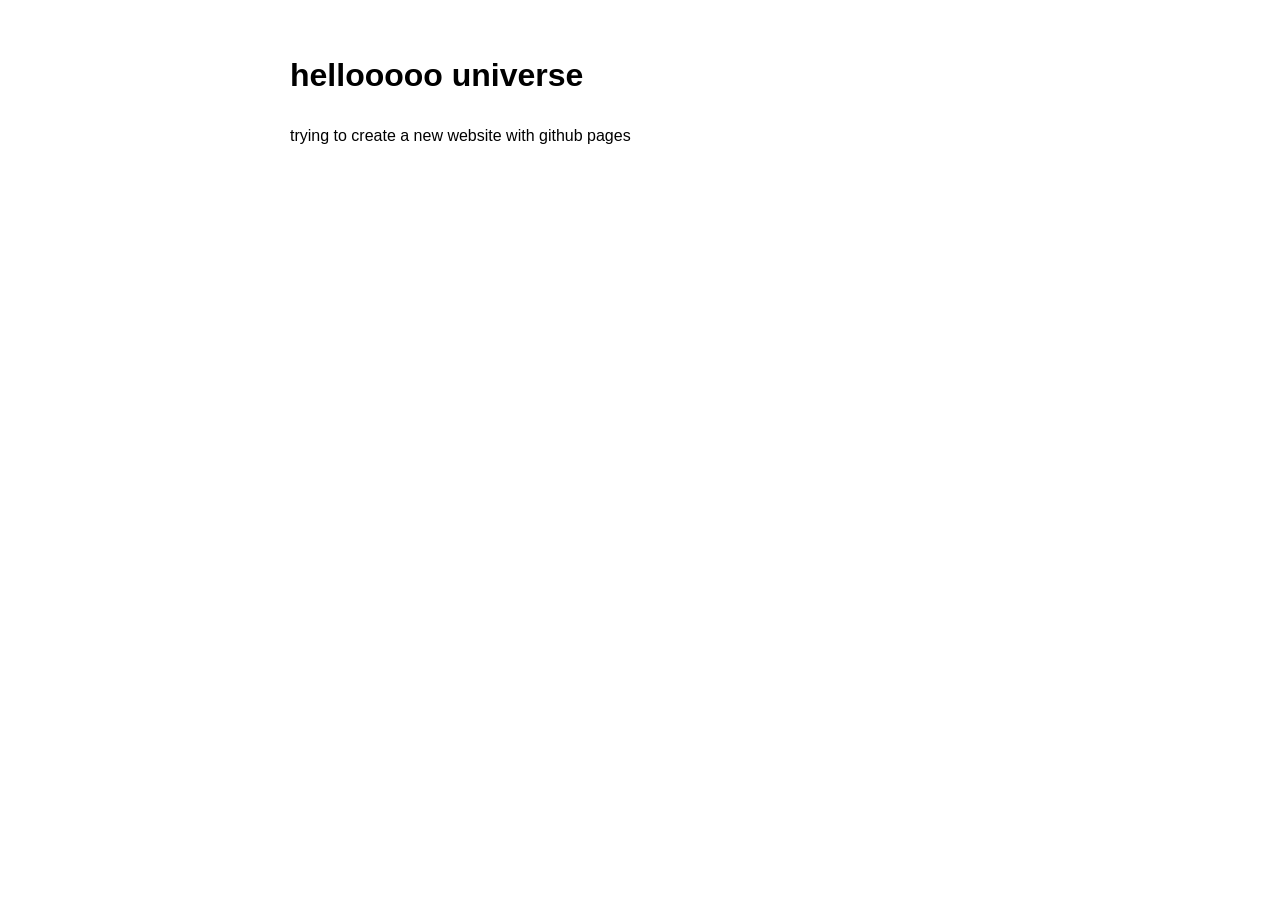
==== index.html @ 5e09be75 "initial pushs" ====
<!DOCTYPE html>
<html lang="en">
<head>
    <meta charset="UTF-8">
    <meta name="viewport" content="width=device-width, initial-scale=1.0">
    <title>website</title>
    <style>
        body {
            font-family: -apple-system, BlinkMacSystemFont, sans-serif;
            max-width: 700px;
            margin: 50px auto;
            padding: 0 20px;
            line-height: 1.6;
        }
    </style>
</head>
<body>
    <h1>hellooooo universe</h1>
    <p>trying to create a new website with github pages</p>
</body>
</html>
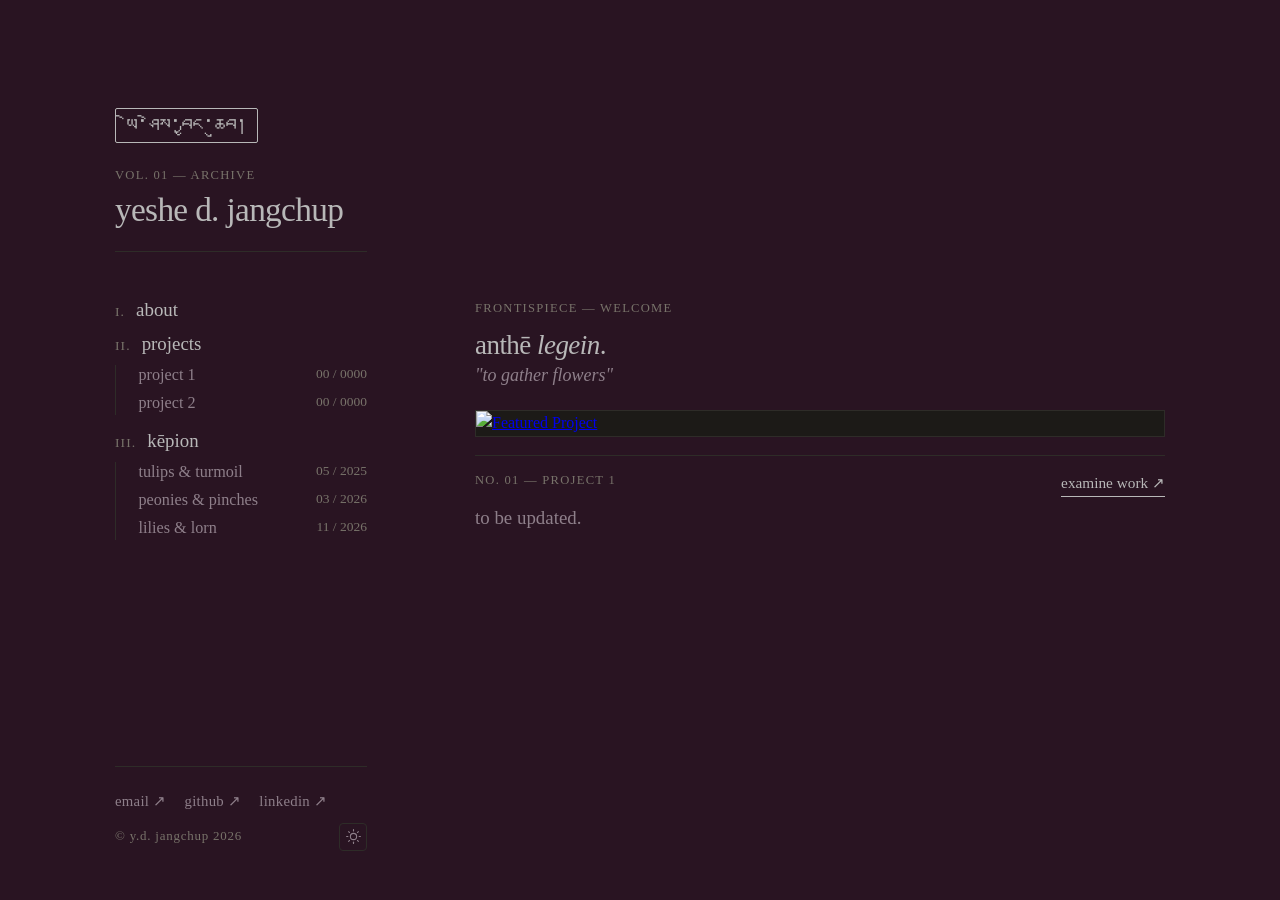
==== commit 871365fd: "basic set up of pages & styling" ====
--- a/index.html
+++ b/index.html
@@ -3,19 +3,124 @@
 <head>
     <meta charset="UTF-8">
     <meta name="viewport" content="width=device-width, initial-scale=1.0">
-    <title>website</title>
-    <style>
-        body {
-            font-family: -apple-system, BlinkMacSystemFont, sans-serif;
-            max-width: 700px;
-            margin: 50px auto;
-            padding: 0 20px;
-            line-height: 1.6;
+    <title>y.d.</title>
+    <link rel="stylesheet" href="style.css">
+    <script>
+        if (localStorage.getItem('theme') === 'light') {
+            document.documentElement.classList.add('light-mode');
         }
-    </style>
+    </script>
 </head>
 <body>
-    <h1>hellooooo universe</h1>
-    <p>trying to create a new website with github pages</p>
+
+    <div class="page-wrapper">
+        
+        <!-- Left-Center Static Sidebar -->
+        <aside class="sidebar">
+            
+            <!-- Clickable Seal / Character Logo -->
+           <a href="index.html" class="logo-mark" aria-label="Home">
+                <span class="seal-box">ཡེ་ཤེས་བྱང་ཆུབ།</span>
+            </a>
+
+            <div class="site-header-group">
+                <span class="kicker">VOL. 01 — ARCHIVE</span>
+                <h1 class="site-title"><a href="index.html">yeshe d. jangchup</a></h1>
+            </div>
+
+            <nav class="index-nav">
+
+                <div class="nav-item">
+                    <a href="about.html"><span class="roman">I.</span> about</a>
+                </div>
+
+                <details open>
+                    <summary><span class="roman">II.</span> projects</summary>
+                    <ul>
+                        <li><a href="projects/project-1.html">project 1 <span class="year">00 / 0000</span></a></li>
+                        <li><a href="projects/project-2.html">project 2 <span class="year">00 / 0000</span></a></li>
+                    </ul>
+                </details>
+
+                <details open>
+                    <summary><span class="roman">III.</span> kēpion</summary>
+                    <ul>
+                        <li><a href="kepion/blurb-1.html">tulips & turmoil <span class="year">05 / 2025</span></a></li>
+                        <li><a href="kepion/blurb-2.html">peonies & pinches<span class="year">03 / 2026</span></a></li>
+                        <li><a href="kepion/blurb-3.html">lilies & lorn<span class="year">11 / 2026</span></a></li>
+                    </ul>
+                </details>
+
+            </nav>
+
+            <!-- Locked Bottom Footer with Sun/Moon Theme Toggle -->
+            <div class="sidebar-footer">
+                <div class="social-links">
+                    <a href="mailto:yeshedjangchup@gmail.com">email ↗</a>
+                    <a href="https://github.com/yeshedj" target="_blank">github ↗</a>
+                    <a href="https://linkedin.com/in/yeshejangchup" target="_blank">linkedin ↗</a>
+                </div>
+                <div class="footer-bottom-row">
+                    <p class="copyright">© y.d. jangchup 2026</p>
+                    <button id="theme-toggle" class="theme-btn" aria-label="Toggle light or dark mode" title="Switch theme">
+                        <!-- Sun Icon (shown in dark mode to switch to light) -->
+                        <svg class="icon-sun" width="15" height="15" viewBox="0 0 24 24" fill="none" stroke="currentColor" stroke-width="1.75" stroke-linecap="round" stroke-linejoin="round">
+                            <circle cx="12" cy="12" r="5"></circle>
+                            <line x1="12" y1="1" x2="12" y2="3"></line>
+                            <line x1="12" y1="21" x2="12" y2="23"></line>
+                            <line x1="4.22" y1="4.22" x2="5.64" y2="5.64"></line>
+                            <line x1="18.36" y1="18.36" x2="19.78" y2="19.78"></line>
+                            <line x1="1" y1="12" x2="3" y2="12"></line>
+                            <line x1="21" y1="12" x2="23" y2="12"></line>
+                            <line x1="4.22" y1="19.78" x2="5.64" y2="18.36"></line>
+                            <line x1="18.36" y1="5.64" x2="19.78" y2="4.22"></line>
+                        </svg>
+                        <!-- Moon Icon (shown in light mode to switch back to dark) -->
+                        <svg class="icon-moon" width="15" height="15" viewBox="0 0 24 24" fill="none" stroke="currentColor" stroke-width="1.75" stroke-linecap="round" stroke-linejoin="round">
+                            <path d="M21 12.79A9 9 0 1 1 11.21 3 7 7 0 0 0 21 12.79z"></path>
+                        </svg>
+                    </button>
+                </div>
+            </div>
+        </aside>
+
+        <!-- Right-Center Static Editorial Showcase -->
+        <main class="content">
+            <article class="featured-view">
+                
+                <div class="editorial-header">
+                    <span class="kicker">FRONTISPIECE — WELCOME</span>
+                    <h2 class="display-title">anthē <em>legein</em>.</h2>
+                    <p class="subtitle">"to gather flowers"</p>
+                </div>
+
+                <a href="projects/project-1.html" class="project-image">
+                    <img src="https://unsplash.com" alt="Featured Project">
+                </a>
+
+                <div class="project-caption">
+                    <div class="caption-meta">
+                        <span class="kicker">no. 01 — project 1</span>
+                        <a href="projects/project-1.html" class="explore-link">examine work ↗</a>
+                    </div>
+                    <p class="lead-text">
+                        to be updated.
+                    </p>
+                </div>
+
+            </article>
+        </main>
+
+    </div>
+
+    <script>
+        const toggleBtn = document.getElementById('theme-toggle');
+        toggleBtn.addEventListener('click', () => {
+            document.documentElement.classList.toggle('light-mode');
+            const isLight = document.documentElement.classList.contains('light-mode');
+            localStorage.setItem('theme', isLight ? 'light' : 'dark');
+        });
+    </script>
+
 </body>
 </html>
--- a/style.css
+++ b/style.css
@@ -0,0 +1,566 @@
+/* Theme Color Variables (Plum-Black Dark Default + Warm Beige Light Mode) */
+:root {
+    --bg-color: #291422;
+    --surface-color: #1c1a17;
+    --text-primary: #b8b8b8;
+    --text-secondary: #8e7f8a;
+    --text-muted: #78736a;
+    --border-color: #2e2c28;
+}
+
+html.light-mode {
+    --bg-color: #f2ebd7;
+    --surface-color: #ebe6d8;
+    --text-primary: #181715;
+    --text-secondary: #4a463f;
+    --text-muted: #78736a;
+    --border-color: #dfd9cc;
+}
+
+* {
+    box-sizing: border-box;
+    margin: 0;
+    padding: 0;
+}
+
+html {
+    font-size: 18px;
+}
+
+body {
+    font-family: "Times New Roman", Times, serif;
+    color: var(--text-primary);
+    background-color: var(--bg-color);
+    line-height: 1.55;
+    font-size: 16px;
+    height: 100vh;
+    overflow: hidden;
+    -webkit-font-smoothing: antialiased;
+    transition: background-color 0.25s ease, color 0.25s ease;
+}
+
+/* Centered, Full-Viewport Static Container */
+.page-wrapper {
+    max-width: 1140px;
+    height: 100vh;
+    margin: 0 auto;
+    padding: 0 2.5rem;
+    display: grid;
+    grid-template-columns: 270px 1fr;
+    gap: 5rem;
+    align-items: start;
+}
+
+/* Sidebar with Locked Header & Locked Bottom Footer */
+.sidebar {
+    height: 100vh;
+    overflow-y: auto;
+    padding-top: 12vh;
+    padding-bottom: 2.75rem;
+    padding-right: 1rem;
+    display: flex;
+    flex-direction: column;
+    justify-content: flex-start;
+}
+
+/* Right-Center Static Editorial Showcase — Aligned with First Tab */
+.content {
+    height: 100vh;
+    padding-top: calc(12vh + 10.6rem);
+    display: flex;
+    flex-direction: column;
+    justify-content: flex-start;
+}
+
+/* Clickable Seal / Chinese Character Logo Mark */
+.logo-mark {
+    display: inline-block;
+    color: var(--text-primary);
+    text-decoration: none;
+    margin-bottom: 1.25rem;
+    transition: opacity 0.2s ease, color 0.25s ease;
+}
+
+.logo-mark:hover {
+    opacity: 0.7;
+}
+
+.seal-box {
+    display: inline-flex;
+    align-items: center;
+    justify-content: center;
+    border: 1.5px solid var(--text-primary);
+    border-radius: 2px;
+    padding: 0.45rem 0.55rem 0.2rem 0.55rem;
+    font-family: "Kailasa", "Noto Serif Tibetan", "Tibetan Machine Uni", serif;
+    font-size: 1.2rem;
+    font-weight: 400;
+    letter-spacing: normal;
+    line-height: 1;
+}
+
+/* Micro Lowercase Kicker Labels */
+.kicker {
+    display: block;
+    font-size: 0.7rem;
+    font-weight: 400;
+    text-transform: uppercase;
+    letter-spacing: 0.1em;
+    color: var(--text-muted);
+    margin-bottom: 0.35rem;
+}
+
+.site-header-group {
+    margin-bottom: 2.5rem;
+    padding-bottom: 1.25rem;
+    border-bottom: 1px solid var(--border-color);
+    transition: border-color 0.25s ease;
+}
+
+.site-title {
+    font-size: 1.85rem;
+    font-weight: 400;
+    letter-spacing: -0.02em;
+    line-height: 1.1;
+}
+
+.site-title a {
+    color: var(--text-primary);
+    text-decoration: none;
+    transition: opacity 0.2s ease;
+}
+
+.site-title a:hover {
+    opacity: 0.7;
+}
+
+/* Evenly Spaced, Tighter Tab Titles with Roman Numerals */
+.index-nav details,
+.nav-item {
+    margin-bottom: 0.45rem;
+}
+
+.index-nav summary {
+    font-weight: 400;
+    font-size: 1.05rem;
+    line-height: 1.4;
+    color: var(--text-primary);
+    cursor: pointer;
+    list-style: none;
+    user-select: none;
+}
+
+.index-nav summary::-webkit-details-marker {
+    display: none;
+}
+
+.index-nav summary:hover {
+    font-style: italic;
+}
+
+.roman {
+    font-size: 0.75rem;
+    letter-spacing: 0.08em;
+    color: var(--text-muted);
+    margin-right: 0.35rem;
+}
+
+.index-nav ul {
+    list-style: none;
+    padding-left: 1.25rem;
+    margin-top: 0.4rem;
+    margin-bottom: 0.75rem;
+    border-left: 1px solid var(--border-color);
+}
+
+.index-nav li {
+    margin-bottom: 0.35rem;
+    line-height: 1.35;
+}
+
+.index-nav li a {
+    font-size: 0.9rem;
+    color: var(--text-secondary);
+    text-decoration: none;
+    display: flex;
+    justify-content: space-between;
+    gap: 0.5rem;
+}
+
+.index-nav li a:hover {
+    color: var(--text-primary);
+    font-style: italic;
+}
+
+.index-nav .year {
+    font-size: 0.75rem;
+    color: var(--text-muted);
+}
+
+.nav-item a {
+    display: block;
+    font-weight: 400;
+    font-size: 1.05rem;
+    line-height: 1.4;
+    color: var(--text-primary);
+    text-decoration: none;
+}
+
+.nav-item a:hover,
+.nav-item a.active {
+    font-style: italic;
+}
+
+/* Locked Bottom Footer & Sun/Moon Toggle */
+.sidebar-footer {
+    margin-top: auto;
+    padding-top: 1.25rem;
+    border-top: 1px solid var(--border-color);
+}
+
+.social-links {
+    display: flex;
+    gap: 1rem;
+    margin-bottom: 0.55rem;
+}
+
+.sidebar-footer a {
+    font-size: 0.82rem;
+    color: var(--text-secondary);
+    text-decoration: none;
+    letter-spacing: 0.02em;
+}
+
+.sidebar-footer a:hover {
+    color: var(--text-primary);
+    text-decoration: underline;
+}
+
+.footer-bottom-row {
+    display: flex;
+    justify-content: space-between;
+    align-items: center;
+}
+
+.copyright {
+    font-size: 0.72rem;
+    letter-spacing: 0.06em;
+    color: var(--text-muted);
+}
+
+.theme-btn {
+    background: none;
+    border: 1px solid var(--border-color);
+    color: var(--text-secondary);
+    width: 28px;
+    height: 28px;
+    border-radius: 4px;
+    display: inline-flex;
+    align-items: center;
+    justify-content: center;
+    cursor: pointer;
+    transition: color 0.2s ease, border-color 0.2s ease;
+}
+
+.theme-btn:hover {
+    color: var(--text-primary);
+    border-color: var(--text-primary);
+}
+
+/* Show Sun in Dark Mode, Moon in Light Mode */
+.icon-moon {
+    display: none;
+}
+
+html.light-mode .icon-sun {
+    display: none;
+}
+
+html.light-mode .icon-moon {
+    display: block;
+}
+
+.editorial-header {
+    margin-bottom: 1.25rem;
+}
+
+/* Display Heading & Subheading */
+.display-title {
+    font-size: 1.5rem;
+    font-weight: 400;
+    line-height: 1.5;
+    letter-spacing: -0.02em;
+    color: var(--text-primary);
+}
+
+.display-title em {
+    font-style: italic;
+    font-weight: 400;
+}
+
+.subtitle {
+    font-size: 1rem;
+    font-style: italic;
+    color: var(--text-secondary);
+    margin-top: -0.2rem;
+    line-height: 1.45;
+}
+
+.project-image {
+    display: block;
+    background-color: var(--surface-color);
+    border: 1px solid var(--border-color);
+    margin-bottom: 1rem;
+    overflow: hidden;
+}
+
+.featured-view img {
+    width: 100%;
+    max-height: 46vh;
+    object-fit: cover;
+    display: block;
+    transition: opacity 0.25s ease;
+}
+
+.featured-view img:hover {
+    opacity: 0.9;
+}
+
+.project-caption {
+    border-top: 1px solid var(--border-color);
+    padding-top: 0.85rem;
+}
+
+.caption-meta {
+    display: flex;
+    justify-content: space-between;
+    align-items: center;
+    margin-bottom: 0.35rem;
+}
+
+.explore-link {
+    font-size: 0.85rem;
+    color: var(--text-primary);
+    text-decoration: none;
+    border-bottom: 1px solid var(--text-primary);
+    padding-bottom: 1px;
+    display: inline-block;
+}
+
+.explore-link:hover {
+    font-style: italic;
+}
+
+.lead-text {
+    font-size: 1.05rem;
+    color: var(--text-secondary);
+    line-height: 1.55;
+    max-width: 620px;
+}
+
+/* About Page Specific Two-Column Layout */
+.about-grid {
+    border-top: 1px solid var(--border-color);
+    padding-top: 1.5rem;
+    display: grid;
+    grid-template-columns: 1.35fr 1fr;
+    gap: 1rem;
+    align-items: start;
+}
+
+.about-bio .lead-text {
+    margin-bottom: 1.15rem;
+    color: var(--text-primary);
+}
+
+.body-text {
+    font-size: 0.9rem;
+    color: var(--text-secondary);
+    line-height: 1.6;
+    margin-bottom: 1.75rem;
+}
+
+.about-meta {
+    border-left: 1px solid var(--border-color);
+    padding-left: 1.5rem;
+}
+
+.meta-block {
+    margin-bottom: 1.35rem;
+}
+
+.meta-block p {
+    font-size: 0.9rem;
+    color: var(--text-primary);
+    line-height: 1.45;
+}
+
+.meta-block .role-title {
+    font-size: 0.95rem;
+    color: var(--text-primary);
+    margin-bottom: 0.2rem;
+}
+
+.meta-block .muted {
+    color: var(--text-secondary);
+    font-size: 0.86rem;
+    line-height: 1.45;
+    margin-top: 0;
+}
+
+.meta-block .muted em {
+    font-style: italic;
+    color: var(--text-muted);
+}
+
+.meta-list {
+    list-style: none;
+    font-size: 0.9rem;
+    color: var(--text-secondary);
+}
+
+.meta-list li {
+    margin-bottom: 0.25rem;
+}
+
+.inline-link {
+    color: var(--text-primary);
+    text-decoration: none;
+    border-bottom: 1px solid var(--border-color);
+}
+
+.inline-link:hover {
+    border-bottom-color: var(--text-primary);
+    font-style: italic;
+}
+
+
+
+/* Active Sub-link Highlight in Sidebar */
+.index-nav li a.active {
+    color: var(--text-primary);
+    font-style: italic;
+}
+
+/* Poem & Blurb Page Layout */
+.poem-view {
+    max-width: 540px;
+}
+
+.poem-body {
+    border-top: 1px solid var(--border-color);
+    padding-top: 0.5rem;
+    margin-bottom: 1.75rem;
+    white-space: pre-line;
+    font-size: 0.9rem;
+    color: var(--text-secondary);
+    line-height: 1.65;
+    max-height: 46vh;
+    overflow-y: auto;
+    padding-right: 0.5rem;
+}
+
+.poem-footer {
+    border-top: 1px solid var(--border-color);
+    padding-top: 0.85rem;
+    display: flex;
+    justify-content: space-between;
+    align-items: center;
+}
+
+
+
+/* Project Subpage Plate Layout */
+.project-view .project-image img {
+    width: 100%;
+    max-height: 36vh;
+    object-fit: cover;
+    display: block;
+}
+
+.project-details-grid {
+    border-top: 1px solid var(--border-color);
+    padding-top: 1.15rem;
+    display: grid;
+    grid-template-columns: 1.5fr 1fr;
+    gap: 2.5rem;
+    align-items: start;
+}
+
+.project-summary .body-text {
+    margin-bottom: 0;
+}
+
+.project-specs {
+    border-left: 1px solid var(--border-color);
+    padding-left: 1.35rem;
+}
+
+.spec-row {
+    margin-bottom: 0.9rem;
+}
+
+.spec-row:last-child {
+    margin-bottom: 0;
+}
+
+.spec-row p {
+    font-size: 0.88rem;
+    color: var(--text-primary);
+    line-height: 1.4;
+}
+
+
+
+
+/* Mobile Stacking */
+@media (max-width: 820px) {
+    body {
+        height: auto;
+        overflow: auto;
+    }
+
+    .page-wrapper {
+        grid-template-columns: 1fr;
+        height: auto;
+        gap: 2.5rem;
+        padding: 2rem 1.5rem;
+    }
+
+    .sidebar,
+    .content {
+        height: auto;
+        padding-top: 0;
+        padding-bottom: 0;
+    }
+
+    .display-title {
+        font-size: 1.5rem;
+    }
+
+    .about-grid {
+        grid-template-columns: 1fr;
+        gap: 1.75rem;
+    }
+
+    .about-meta {
+        border-left: none;
+        border-top: 1px solid var(--border-color);
+        padding-left: 0;
+        padding-top: 1.25rem;
+    }
+}
+
+
+
+.project-details-grid {
+    grid-template-columns: 1fr;
+    gap: 1.25rem;
+}
+
+.project-specs {
+    border-left: none;
+    border-top: 1px solid var(--border-color);
+    padding-left: 0;
+    padding-top: 1rem;
+}
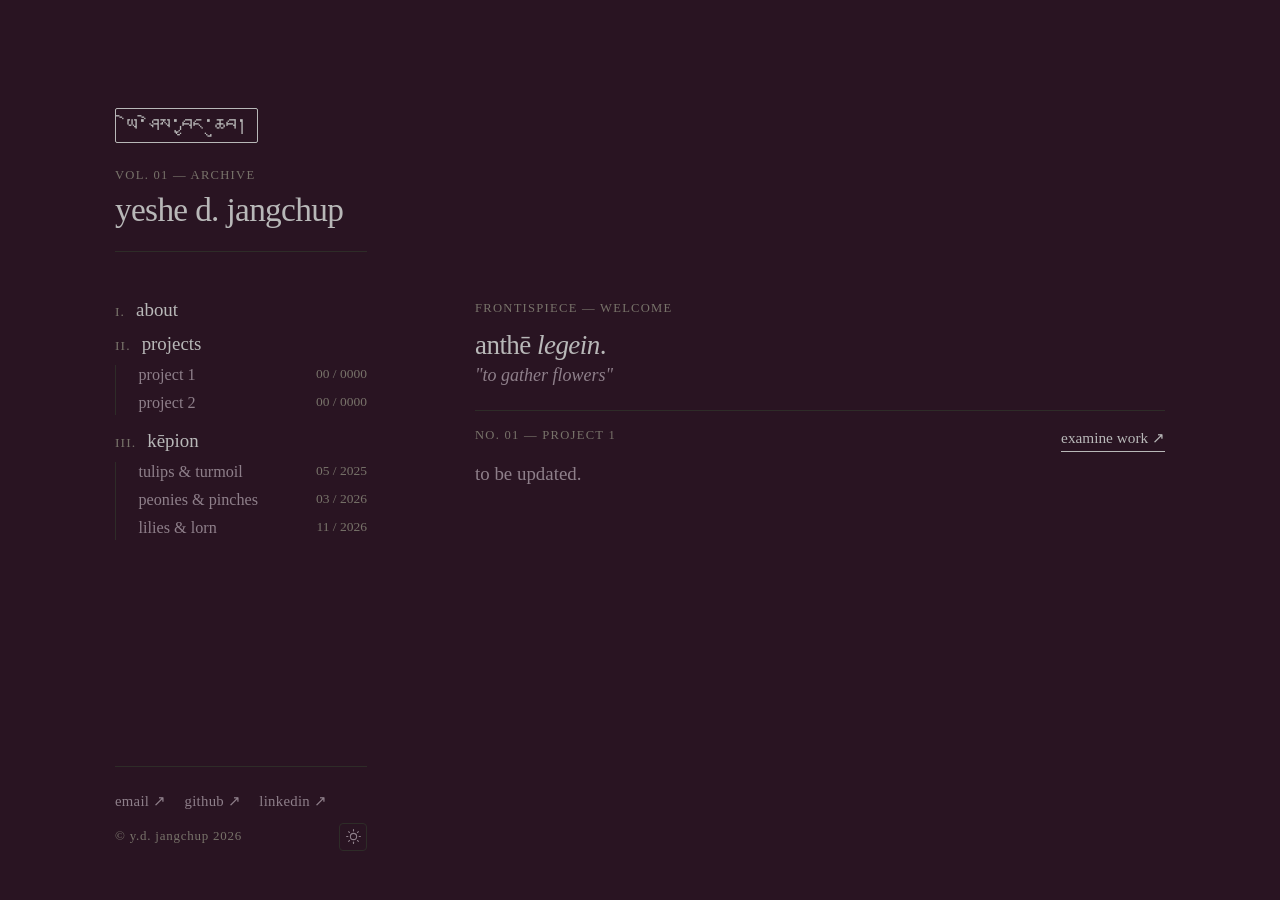
==== commit 08d6a9f0: "comment out" ====
--- a/index.html
+++ b/index.html
@@ -94,9 +94,9 @@
                     <p class="subtitle">"to gather flowers"</p>
                 </div>
 
-                <a href="projects/project-1.html" class="project-image">
+                <!-- <a href="projects/project-1.html" class="project-image">
                     <img src="https://unsplash.com" alt="Featured Project">
-                </a>
+                </a> -->
 
                 <div class="project-caption">
                     <div class="caption-meta">
